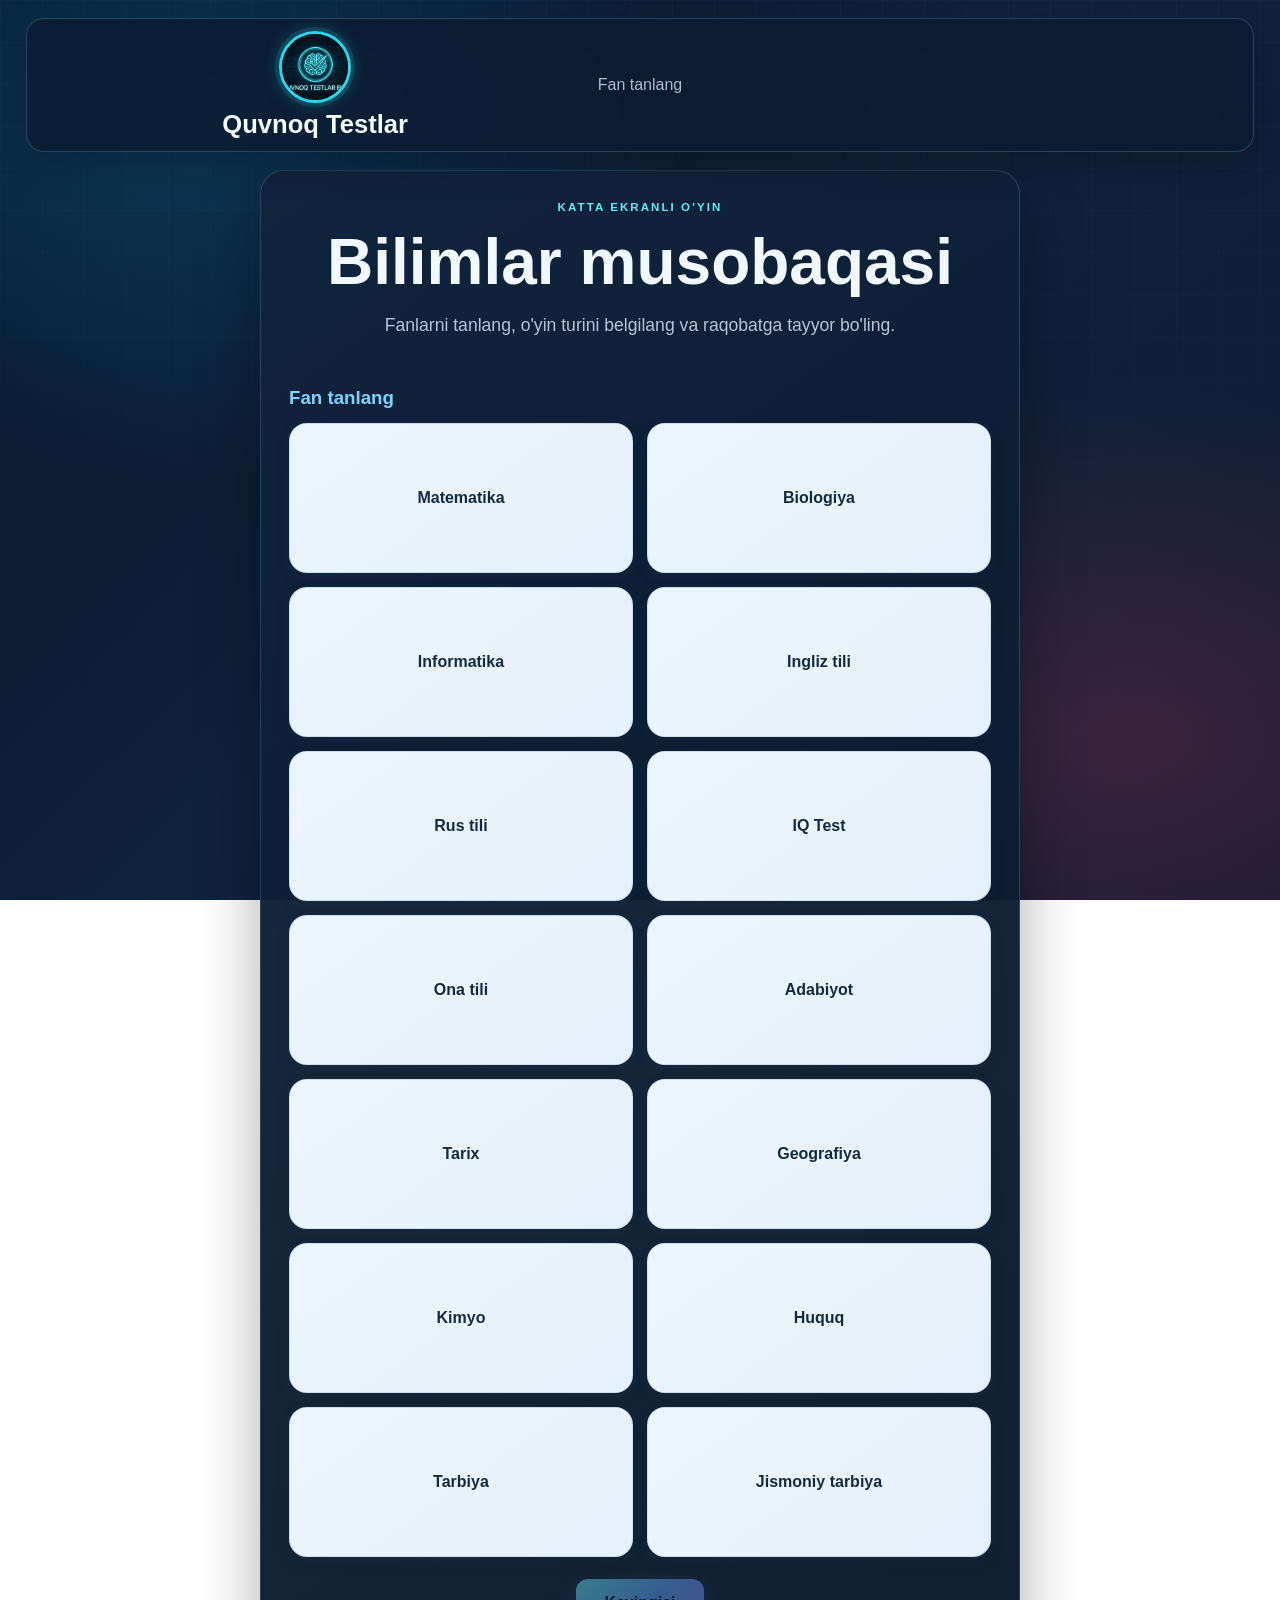
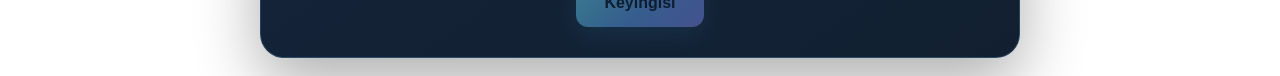
==== index.html @ 5321053b "Refresh hard difficulty fix cache" ====
<!DOCTYPE html>
<html lang="uz">
  <head>
    <meta charset="UTF-8" />
    <meta name="viewport" content="width=device-width, initial-scale=1.0" />
    <title>Quvnoq Testlar</title>
    <link rel="icon" type="image/webp" href="logo.webp?v=1" />
    <link rel="stylesheet" href="style.css?v=20261115-transparent-art" />
  </head>
  <body>
    <div class="app-shell">
      <header class="topbar">
        <div class="brand"><img class="brand-logo" src="logo.webp?v=1" alt="Quvnoq Testlar logotipi" /><span>Quvnoq Testlar</span></div>
        <div class="status" id="statusText">Fan tanlang</div>
      </header>
      <main>
        <section id="startScreen" class="screen active">
          <div class="panel intro-panel">
            <p class="eyebrow">Katta ekranli o'yin</p>
            <h1>Bilimlar musobaqasi</h1>
            <p class="subtitle">Fanlarni tanlang, o'yin turini belgilang va raqobatga tayyor bo'ling.</p>
            <div class="section-block">
              <h3>Fan tanlang</h3>
              <div class="choice-grid" id="subjectGrid">
                <button class="choice-btn" data-subject="matematika">Matematika</button>
                <button class="choice-btn" data-subject="biologiya">Biologiya</button>
                <button class="choice-btn" data-subject="informatika">Informatika</button>
                <button class="choice-btn" data-subject="english">Ingliz tili</button>
                <button class="choice-btn" data-subject="russian">Rus tili</button>
                <button class="choice-btn" data-subject="iq">IQ Test</button>
                <button class="choice-btn" data-subject="ona_tili">Ona tili</button>
                <button class="choice-btn" data-subject="adabiyot">Adabiyot</button>
                <button class="choice-btn" data-subject="tarix">Tarix</button>
                <button class="choice-btn" data-subject="geografiya">Geografiya</button>
                <button class="choice-btn" data-subject="kimyo">Kimyo</button>
                <button class="choice-btn" data-subject="huquq">Huquq</button>
                <button class="choice-btn" data-subject="tarbiya">Tarbiya</button>
                <button class="choice-btn" data-subject="jismoniy">Jismoniy tarbiya</button>
              </div>
            </div>
            <div class="action-row">
              <button id="continueToGrade" class="primary-btn" disabled>Keyingisi</button>
            </div>
          </div>
        </section>

        <section id="gradeScreen" class="screen">
          <div class="panel intro-panel">
            <p class="eyebrow">Sinf</p><h2>Sinfni tanlang</h2>
            <div class="choice-grid wide" id="gradeGrid">
              <button class="choice-btn grade-btn" data-grade="5">1–5 sinf</button>
              <button class="choice-btn grade-btn" data-grade="8">6–8 sinf</button>
              <button class="choice-btn grade-btn" data-grade="11">9–11 sinf</button>
            </div>
            <div class="action-row"><button id="continueToCount" class="primary-btn" disabled>Davom etish</button></div>
          </div>
        </section>

        <section id="countScreen" class="screen">
          <div class="panel intro-panel">
            <p class="eyebrow">Savollar</p><h2>Savol sonini tanlang</h2>
            <div class="choice-grid wide" id="countGrid">
              <button class="choice-btn count-btn" data-count="5">5 ta</button>
              <button class="choice-btn count-btn" data-count="10">10 ta</button>
              <button class="choice-btn count-btn" data-count="15">15 ta</button>
            </div>
            <div class="action-row"><button id="continueToMode" class="primary-btn" disabled>Davom etish</button></div>
          </div>
        </section>

        <section id="modeScreen" class="screen">
          <div class="panel intro-panel">
            <p class="eyebrow">O'yin turi</p><h2>VS AI yoki VS Player?</h2>
            <div class="choice-grid wide" id="modeGrid">
              <button class="choice-btn mode-btn" data-mode="ai">VS AI</button>
              <button class="choice-btn mode-btn" data-mode="player">VS Player</button>
            </div>
            <div class="action-row"><button id="continueToDifficulty" class="primary-btn" disabled>Davom etish</button></div>
          </div>
        </section>

        <section id="difficultyScreen" class="screen">
          <div class="panel intro-panel">
            <p class="eyebrow">Qiyinchilik</p><h2>Darajani tanlang</h2>
            <div class="choice-grid wide" id="difficultyGrid">
              <button class="choice-btn difficulty-btn" data-difficulty="oson">Oson</button>
              <button class="choice-btn difficulty-btn" data-difficulty="orta">O'rta</button>
              <button class="choice-btn difficulty-btn" data-difficulty="qiyin">Qiyin</button>
            </div>
          </div>
        </section>

        <section id="gameScreen" class="screen">
          <div class="panel game-panel">
            <div class="hud">
              <div class="hud-item"><span>Fan</span><strong id="subjectLabel">Matematika</strong></div>
              <div class="hud-item"><span>Savol</span><strong id="roundLabel">1 / 5</strong></div>
              <div class="hud-item"><span>Vaqt</span><strong id="timeLabel">25</strong></div>
            </div>
            <div class="question-card">
              <p class="question-tag" id="questionTag">Savol</p>
              <h2 id="questionText">Savol matni</h2>
            </div>
            <div class="versus-board" id="versusBoard"></div>
          </div>
        </section>

        <section id="resultScreen" class="screen">
          <div class="panel result-panel">
            <p class="eyebrow">Natija</p><h2 id="winnerTitle">Natija</h2>
            <div class="final-score" id="finalScore">0 - 0</div>
            <div class="result-text" id="resultSummary">Savollar yakunlandi.</div>
            <button id="restartBtn" class="primary-btn">Yana o'ynash</button>
          </div>
        </section>
      </main>
    </div>
    <script src="script.js?v=20261109-fix2"></script>
    <script src="subject-pack.js?v=20261115-v1"></script>
    <script src="flow-fix.js?v=20261109-fix2"></script>
    <script src="grade-questions.js?v=20261109-fix2"></script>
    <script src="grade-level-fix.js?v=20261109-fix2"></script>
    <script src="extra-subjects.js?v=20261115-school-subjects"></script>
    <script src="ai-fix.js?v=20261109-fix2"></script>
    <script src="vs-player-turns.js?v=20261109-fix2"></script>
    <script src="duel-upgrade.js?v=20261112-rope-top"></script>
    <script src="difficulty-fix.js?v=20261116-hard-level2"></script>
  </body>
</html>
---- style.css ----
/* Global base */
:root {
  --bg-page: #edf0f5;
  --panel-bg: #eef4fb;
  --panel-blue: #dfeefb;
  --panel-red: #f7dfe1;
  --blue-dark: #1d7fd7;
  --blue-strong: #0a89d9;
  --red-dark: #ef4f5f;
  --text-main: #111827;
  --text-soft: #5f6f7b;
  --line-soft: rgba(17, 24, 39, 0.12);
  --white: #ffffff;
  --shadow-soft: rgba(82, 103, 128, 0.12);
  --muted: #5d6d79;
}

* { box-sizing: border-box; }

body {
  margin: 0;
  min-height: 100vh;
  display: grid;
  place-items: center;
  font-family: Arial, Helvetica, sans-serif;
  color: var(--text-main);
  background: var(--bg-page);
}

button { font: inherit; }
.app-shell { width: min(1280px, 96vw); margin: 18px auto; }

.topbar {
  display: grid;
  grid-template-columns: 1fr auto 1fr;
  align-items: center;
  gap: 12px;
  margin-bottom: 18px;
  padding: 12px 18px;
  border: 1px solid var(--line-soft);
  border-radius: 18px;
  background: rgba(255,255,255,.6);
  box-shadow: 0 8px 14px rgba(15,23,42,.04);
}

.score-team {
  display: flex;
  align-items: center;
  gap: 12px;
  font-weight: 800;
  font-size: clamp(1.1rem, 2vw, 2rem);
  letter-spacing: .02em;
  text-transform: uppercase;
}
.score-team.left { justify-self: start; color: var(--blue-strong); }
.score-team.right { justify-self: end; color: var(--red-dark); }
.score-pill {
  min-width: 36px;
  height: 36px;
  display: inline-flex;
  align-items: center;
  justify-content: center;
  border-radius: 50%;
  background: rgba(255,255,255,.8);
  font-size: 1.05em;
  box-shadow: inset 0 0 0 1px rgba(17,24,39,.08);
}
.brand {
  justify-self: center;
  display: flex;
  align-items: center;
  gap: 10px;
  font-size: clamp(1.1rem, 2vw, 2.2rem);
  font-weight: 800;
  color: #0e1728;
}
.brand-mark {
  width: 28px;
  height: 28px;
  border-radius: 50%;
  border: 4px solid #0e1728;
  position: relative;
  display: inline-block;
}
.brand-mark::before {
  content: "";
  position: absolute;
  left: 50%; top: 50%;
  width: 12px; height: 12px;
  border: 4px solid #0e1728;
  border-radius: 50%;
  transform: translate(-50%,-50%);
  background: #fff;
}

.screen { display: none; }
.screen.active { display: block; }
.panel {
  border: 1px solid var(--line-soft);
  border-radius: 24px;
  background: #fff;
  box-shadow: 0 8px 24px var(--shadow-soft);
  overflow: hidden;
}
.intro-panel, .result-panel { padding: 30px 28px; text-align: center; }
.eyebrow {
  margin: 0 0 12px;
  color: var(--blue-strong);
  text-transform: uppercase;
  letter-spacing: .18em;
  font-size: .72rem;
  font-weight: 700;
}
h1,h2,h3 { margin: 0; }
h1 { font-size: clamp(2.3rem,5vw,4rem); margin-bottom: 12px; }
h2 { font-size: clamp(1.8rem,3vw,2.6rem); }
.subtitle {
  max-width: 620px;
  margin: 0 auto 24px;
  color: var(--text-soft);
  line-height: 1.7;
  font-size: 1.1rem;
}
.section-block { margin-top: 22px; text-align: left; }
.section-block h3 { margin-bottom: 14px; color: var(--blue-dark); }
.choice-grid { display: grid; grid-template-columns: repeat(3,minmax(160px,1fr)); gap: 14px; }
.choice-grid.wide { grid-template-columns: repeat(2,minmax(180px,1fr)); }
.choice-btn {
  border: 1px solid var(--line-soft);
  border-radius: 14px;
  background: #f5f8fc;
  color: var(--text-main);
  padding: 18px 14px;
  cursor: pointer;
  font-size: 1.04rem;
  font-weight: 700;
  transition: transform .15s ease, box-shadow .15s ease, border-color .15s ease;
}
.choice-btn:hover { border-color: var(--blue-strong); box-shadow: 0 0 18px rgba(29,127,215,.15); transform: translateY(-1px); }
.choice-btn.selected { background: #e4f2ff; border-color: var(--blue-strong); box-shadow: 0 0 16px rgba(29,127,215,.15); }
.action-row { margin-top: 26px; display: flex; justify-content: center; }
.primary-btn {
  border: none;
  background: linear-gradient(135deg,#62c8ff,#438cff);
  color: #04151e;
  font-weight: 800;
  padding: 15px 28px;
  border-radius: 12px;
  cursor: pointer;
  box-shadow: 0 0 18px rgba(29,127,215,.2);
}
.primary-btn:disabled { opacity: .45; cursor: not-allowed; }

/* Start/entry flow: vertical steps and two subjects per row. */
#startScreen .intro-panel {
  width: min(760px, 100%);
  margin: 0 auto;
  display: flex;
  flex-direction: column;
  align-items: stretch;
}
#startScreen .eyebrow,
#startScreen h1,
#startScreen > .intro-panel > .subtitle { text-align: center; }
#subjectGrid { grid-template-columns: repeat(2, minmax(0,1fr)); }
#startScreen .action-row { margin-top: 22px; }

.game-panel { padding: 10px 0 0; }
.hud {
  display: grid;
  grid-template-columns: 1fr auto 1fr;
  align-items: center;
  min-height: 64px;
  margin-bottom: 6px;
}
.hud-item { display: none; }
.question-card { display: none; }

/* Two team panels with an occupied center instead of an empty gutter. */
.versus-board {
  position: relative;
  display: grid;
  grid-template-columns: minmax(0,1fr) minmax(0,1fr);
  align-items: stretch;
  gap: 14px;
  margin-top: 0;
}
.versus-board::before {
  content: "";
  position: absolute;
  z-index: 1;
  left: 50%;
  top: 18px;
  bottom: 18px;
  width: 2px;
  background: repeating-linear-gradient(to bottom,rgba(17,24,39,.42) 0 9px,transparent 9px 17px);
  transform: translateX(-50%);
}
.versus-board::after {
  content: "⚔️";
  position: absolute;
  z-index: 2;
  top: 50%; left: 50%;
  width: 54px; height: 54px;
  display: grid;
  place-items: center;
  border: 3px solid #fff;
  border-radius: 50%;
  background: #fff;
  box-shadow: 0 3px 14px rgba(17,24,39,.18);
  font-size: 25px;
  transform: translate(-50%,-50%);
}
.versus-board.single { grid-template-columns: 1fr; }
.versus-board.single::before,
.versus-board.single::after { display: none; }
.player-panel {
  position: relative;
  min-width: 0;
  min-height: 560px;
  border-radius: 20px;
  padding: 18px;
  box-shadow: inset 0 0 0 1px var(--line-soft);
  display: flex;
  flex-direction: column;
  justify-content: flex-start;
}
.player-panel.left { background: var(--panel-blue); }
.player-panel.right { background: var(--panel-red); }
.player-panel h3 {
  margin: 0 0 16px;
  font-size: clamp(1.6rem,2vw,2.8rem);
  line-height: 1.2;
  font-weight: 800;
  letter-spacing: -.04em;
  color: #0b1830;
}
.question-mini {
  margin: 0 0 18px;
  font-size: clamp(1.2rem,2.2vw,2.3rem);
  line-height: 1.25;
  font-weight: 800;
  letter-spacing: -.03em;
  color: #0b1830;
  min-height: 110px;
}
.option-list { display: grid; gap: 10px; margin-top: 0; }
.option-btn {
  width: 100%;
  display: flex;
  align-items: center;
  gap: 12px;
  border: none;
  border-radius: 14px;
  background: rgba(255,255,255,.68);
  color: #111827;
  padding: 16px 12px;
  font-size: clamp(1.1rem,1.6vw,1.5rem);
  font-weight: 700;
  text-align: left;
  cursor: pointer;
  box-shadow: inset 0 0 0 1px rgba(17,24,39,.06);
  transition: transform .12s ease, box-shadow .12s ease;
}
.option-btn:hover:not(:disabled) { transform: translateY(-1px); box-shadow: 0 8px 18px rgba(17,24,39,.07); }
.option-letter {
  flex: 0 0 34px;
  width: 34px; height: 34px;
  display: inline-flex;
  align-items: center; justify-content: center;
  border-radius: 50%;
  background: rgba(17,24,39,.08);
  font-size: 1rem;
  font-weight: 800;
}
.option-btn.correct { background: rgba(43,160,89,.12); color: #1a6e3b; }
.option-btn.wrong { background: rgba(220,53,69,.12); color: #a02836; }
.option-btn:disabled { cursor: default; opacity: 1; }
#timeLabel {
  display: inline-flex;
  align-items: center; justify-content: center;
  width: 90px; height: 90px;
  border-radius: 50%;
  background: rgba(255,255,255,.8);
  box-shadow: inset 0 0 0 1px rgba(15,23,42,.08);
  font-size: clamp(1.7rem,2vw,2.3rem);
  font-weight: 800;
  color: #1f2937;
  position: relative;
  z-index: 1;
}
.center-timer { display: flex; justify-content: center; align-items: center; position: relative; z-index: 1; }
.final-score { font-size: clamp(2.2rem,4vw,3.2rem); font-weight: 800; color: var(--blue-dark); margin: 18px auto 16px; }
.result-text { color: var(--text-soft); margin-bottom: 18px; font-size: 1.08rem; }

@media (max-width: 860px) {
  .topbar { grid-template-columns: 1fr; text-align: center; }
  .score-team.left,.score-team.right,.brand { justify-self: center; }
  .versus-board { grid-template-columns: 1fr; }
  .versus-board::before,.versus-board::after { display: none; }
  .player-panel { min-height: auto; border-radius: 18px; }
}
@media (max-width: 520px) {
  .app-shell { width: 94vw; margin: 10px auto; }
  #startScreen .intro-panel { padding: 24px 16px; }
  #subjectGrid { grid-template-columns: repeat(2,minmax(0,1fr)); gap: 9px; }
  #subjectGrid .choice-btn { padding: 14px 8px; font-size: .95rem; }
  .player-panel { padding: 14px; }
  .question-mini { min-height: 0; }
}


/* Competitive duel scoreboard and tug-of-war arena */
.duel-scorebar {
  display: grid;
  grid-template-columns: 1fr auto 1fr;
  align-items: center;
  gap: 12px;
  padding: 14px clamp(12px, 3vw, 30px) 18px;
  background: linear-gradient(180deg,#f8fbff,#edf4fb);
  border-bottom: 1px solid rgba(17,24,39,.08);
}
.duel-score { display:flex; flex-direction:column; gap:3px; min-width:0; }
.duel-score-left { text-align:left; color:#0878c9; }
.duel-score-right { text-align:right; color:#d93650; }
.duel-name { font-size:clamp(.72rem,1.4vw,1rem); font-weight:900; letter-spacing:.08em; }
.duel-score strong { font-size:clamp(1.7rem,3vw,2.6rem); line-height:1; }
.duel-score small { color:#596779; font-weight:700; font-size:.8rem; }
.duel-clock { display:flex; flex-direction:column; align-items:center; gap:2px; min-width:76px; }
.duel-clock span { font-size:.65rem; letter-spacing:.15em; font-weight:900; color:#64748b; }
.duel-clock strong { display:grid; place-items:center; width:58px; height:58px; border-radius:50%; background:#fff; color:#172033; border:4px solid #8abbe8; box-shadow:0 4px 12px rgba(15,23,42,.12); font-size:1.55rem; }
.tug-board { display:block; padding:14px; }
.tug-layout { display:grid; grid-template-columns:minmax(0,1fr) minmax(0,1fr); gap:14px; align-items:stretch; }
.tug-player { min-height:490px; padding:clamp(14px,2vw,24px); border-radius:20px; }
.tug-player.left { border:2px solid rgba(10,137,217,.25); }
.tug-player.right { border:2px solid rgba(239,79,95,.25); }
.tug-player h3 { font-size:clamp(1.1rem,2vw,1.65rem); margin-bottom:14px; }
.tug-player .question-mini { min-height:105px; font-size:clamp(1.1rem,1.7vw,1.5rem); }
.tug-player .option-list { margin-top:8px; }
.tug-player .option-btn { padding:13px 12px; font-size:clamp(.95rem,1.3vw,1.15rem); }
.tug-player.is-active { box-shadow:inset 0 0 0 3px rgba(255,255,255,.75),0 8px 22px rgba(20,40,70,.08); }
.tug-player.is-waiting { opacity:.88; }
.turn-hint { margin-top:auto; padding-top:16px; color:#285b83; font-weight:800; text-align:center; }
.waiting-card { min-height:260px; display:flex; flex-direction:column; align-items:center; justify-content:center; gap:10px; color:#64748b; text-align:center; }
.waiting-icon { font-size:3rem; }
.waiting-card strong { color:#26364a; font-size:1.2rem; }
.waiting-card small { font-size:.9rem; }
.tug-rope-arena { grid-column:1/-1; display:grid; grid-template-columns:auto minmax(0,1fr) auto; align-items:center; gap:12px; padding:14px 18px; border-radius:16px; background:linear-gradient(90deg,#e2f2ff,#f3f6fa 50%,#ffe7ea); border:1px solid rgba(17,24,39,.08); }
.rope-label { font-size:.72rem; font-weight:900; letter-spacing:.05em; white-space:nowrap; }
.rope-label-left { color:#0878c9; }.rope-label-right { color:#d93650; }
.rope-line { height:18px; position:relative; border-radius:20px; background:repeating-linear-gradient(90deg,#9b6a38 0 13px,#c58b4c 13px 19px); box-shadow:inset 0 2px 4px rgba(0,0,0,.18); }
.rope-line::after { content:""; position:absolute; left:50%; top:-9px; bottom:-9px; width:3px; background:#fff; box-shadow:0 0 0 1px rgba(0,0,0,.15); }
.rope-knot { position:absolute; z-index:2; left:50%; top:50%; transform:translate(calc(-50% + var(--rope-shift,0%)),-50%); display:grid; place-items:center; width:42px; height:42px; border-radius:50%; background:#fff; border:3px solid #d69a52; box-shadow:0 3px 9px rgba(0,0,0,.2); font-size:1.3rem; transition:transform .35s ease; }
.rope-line[data-leader="p1"] .rope-knot { border-color:#168bd5; }
.rope-line[data-leader="p2"] .rope-knot { border-color:#e24b60; }
.ai-scorebar { border-bottom:2px solid #dce8f4; }
.ai-scorebar + .versus-board .player-panel { min-height:440px; }
@media(max-width:680px) {
  .tug-layout { grid-template-columns:minmax(0,1fr) minmax(0,1fr); gap:8px; }
  .tug-player { min-height:420px; padding:10px; }
  .tug-player h3 { font-size:.95rem; }
  .tug-player .question-mini { min-height:120px; font-size:.98rem; }
  .tug-player .option-btn { padding:10px 8px; gap:6px; font-size:.86rem; }
  .option-letter { flex-basis:26px; width:26px; height:26px; }
  .tug-rope-arena { gap:6px; padding:10px 7px; }
  .rope-label { font-size:.56rem; }
  .duel-scorebar { padding:10px 9px 13px; gap:5px; }
  .duel-clock strong { width:48px; height:48px; }
}


/* User-provided Quvnoq Testlar logo */
.brand { gap:12px; }
.brand-logo {
  display:block;
  width:clamp(88px,12vw,150px);
  height:auto;
  aspect-ratio:16/9;
  object-fit:cover;
  border-radius:10px;
  border:1px solid rgba(34,211,238,.35);
  box-shadow:0 0 16px rgba(34,211,238,.16);
}
@media(max-width:520px) {
  .brand-logo { width:92px; }
  .brand { font-size:1.25rem; }
}


/* Clean simultaneous two-column duel layout */
.duel-scorebar {
  display:grid; grid-template-columns:minmax(0,1fr) auto minmax(0,1fr);
  align-items:center; gap:16px; padding:18px clamp(14px,3vw,34px);
  margin:0 14px 14px; border-radius:18px;
  background:linear-gradient(110deg,#e7f5ff 0%,#f8fbff 48%,#fff0f1 100%);
  border:1px solid #dce7f2; box-shadow:0 8px 22px rgba(25,55,90,.07);
}
.duel-score { display:flex; flex-direction:column; gap:3px; min-width:0; }
.duel-score-left {text-align:left;color:#0878c9}
.duel-score-right {text-align:right;color:#d93650}
.duel-name {font-size:clamp(.78rem,1.4vw,1rem);font-weight:900;letter-spacing:.04em}
.duel-score strong {font-size:clamp(1.8rem,3vw,2.6rem);line-height:1.05}
.duel-score small {font-size:.78rem;color:#64748b;font-weight:700}
.duel-clock {display:flex;flex-direction:column;align-items:center;gap:4px}
.duel-clock span {font-size:.62rem;font-weight:900;letter-spacing:.12em;color:#64748b}
.duel-clock strong {display:grid;place-items:center;width:58px;height:58px;border-radius:50%;background:#fff;border:3px solid #48b9e8;color:#10253b;font-size:1.55rem;box-shadow:0 4px 14px rgba(20,90,140,.13)}
.versus-board.dual {display:grid!important;grid-template-columns:minmax(0,1fr) minmax(0,1fr)!important;gap:14px;padding:0 14px}
.versus-board.dual::before,.versus-board.dual::after {display:none}
.versus-board.dual .player-panel {min-height:430px;padding:clamp(14px,2vw,24px);border-radius:20px;border:1px solid rgba(20,50,80,.1);box-shadow:0 8px 22px rgba(25,55,90,.06)}
.versus-board.dual .player-panel.left {background:linear-gradient(155deg,#eaf7ff,#d9edff)}
.versus-board.dual .player-panel.right {background:linear-gradient(155deg,#fff0f1,#ffe0e4)}
.versus-board.dual .player-panel h3 {font-size:clamp(1rem,1.8vw,1.45rem);margin-bottom:16px}
.versus-board.dual .question-mini {font-size:clamp(1rem,1.55vw,1.4rem);min-height:100px;line-height:1.35}
.versus-board.dual .option-list {gap:10px}
.versus-board.dual .option-btn {font-size:clamp(.86rem,1.2vw,1.05rem);padding:12px 11px;border:1px solid rgba(30,60,90,.08);border-radius:12px}
.versus-board.dual .option-btn:disabled {opacity:1}
.duel-rope {display:grid;grid-template-columns:auto minmax(0,1fr) auto;align-items:center;gap:14px;margin:14px 14px 18px;padding:13px 18px;border-radius:16px;background:linear-gradient(90deg,#e7f5ff,#f6f8fb 50%,#fff0f1);border:1px solid #e0e7ef}
.duel-rope-name {font-size:.72rem;font-weight:900;white-space:nowrap}
.duel-rope-name.left {color:#0878c9}.duel-rope-name.right {color:#d93650}
.duel-rope-track {height:12px;border-radius:20px;position:relative;background:repeating-linear-gradient(90deg,#a66d37 0 12px,#d39a5c 12px 18px);box-shadow:inset 0 2px 4px #70431c55}
.duel-rope-mid {position:absolute;left:50%;top:-5px;bottom:-5px;width:2px;background:#fff}
.duel-rope-marker {position:absolute;left:50%;top:50%;transform:translate(-50%,-50%);display:grid;place-items:center;width:38px;height:38px;border-radius:50%;background:#fff;border:3px solid #e0a24f;box-shadow:0 3px 10px #0002;transition:left .3s ease;font-size:1.1rem}
@media(max-width:860px) {
 .versus-board.dual {grid-template-columns:minmax(0,1fr) minmax(0,1fr)!important;gap:8px}
 .versus-board.dual .player-panel {min-height:390px;padding:10px}
 .versus-board.dual .player-panel h3 {font-size:.92rem}
 .versus-board.dual .question-mini {font-size:.9rem;min-height:100px}
 .versus-board.dual .option-btn {font-size:.82rem;padding:9px 7px;gap:6px}
 .duel-scorebar {margin:0 8px 10px;padding:12px 9px;gap:5px}
 .duel-clock strong {width:48px;height:48px}
 .duel-rope {margin:10px 8px 14px;padding:10px 8px;gap:7px}
 .duel-rope-name {font-size:.55rem}
}


/* Final header logo: circular icon beside the site title, only in the top bar */
.topbar .brand {
  display:flex;
  align-items:center;
  justify-self:center;
  gap:12px;
}
.topbar .brand-logo {
  flex:0 0 64px;
  display:block;
  width:64px;
  height:64px;
  aspect-ratio:1 / 1;
  object-fit:cover;
  object-position:center 43%;
  border-radius:50%;
  overflow:hidden;
  border:3px solid #27d9e8;
  box-shadow:0 0 0 4px rgba(39,217,232,.12),0 0 18px rgba(39,217,232,.28);
}
@media(max-width:520px) {
  .topbar .brand { gap:9px; }
  .topbar .brand-logo {
    flex-basis:50px;
    width:50px;
    height:50px;
    border-width:2px;
  }
}


/* Stack the circular logo above the site name, not side-by-side */
.topbar .brand {
  flex-direction:column;
  justify-content:center;
  gap:7px;
  text-align:center;
}
.topbar .brand-logo {
  flex:none;
  width:72px;
  height:72px;
}
@media(max-width:520px) {
  .topbar .brand-logo { width:58px; height:58px; }
}


/* Desktop-only layout correction: keep both VS Player cards side by side */
@media (min-width: 861px) {
  .app-shell { width:min(1280px,96vw); }
  .game-panel { padding:16px 0 12px; }
  #versusBoard.versus-board.dual {
    display:grid !important;
    grid-template-columns:repeat(2,minmax(0,1fr)) !important;
    align-items:stretch;
    gap:18px;
    width:100%;
    padding:0 18px;
    margin:0;
  }
  #versusBoard.versus-board.dual > .player-panel {
    display:flex !important;
    width:100%;
    min-width:0;
    min-height:360px;
    padding:22px;
    border-radius:20px;
  }
  #versusBoard.versus-board.dual > .player-panel.left {
    background:linear-gradient(145deg,#eaf7ff,#d9edff);
  }
  #versusBoard.versus-board.dual > .player-panel.right {
    background:linear-gradient(145deg,#fff0f1,#ffe0e4);
  }
  #versusBoard.versus-board.dual .question-mini {
    min-height:84px;
    margin-bottom:16px;
    font-size:clamp(1.05rem,1.45vw,1.45rem);
    line-height:1.35;
  }
  #versusBoard.versus-board.dual .option-list { gap:9px; }
  #versusBoard.versus-board.dual .option-btn {
    min-height:48px;
    padding:11px 14px;
    font-size:clamp(.95rem,1.1vw,1.12rem);
  }
  #versusBoard.versus-board.dual::before,
  #versusBoard.versus-board.dual::after { display:none; }
  .duel-scorebar { margin:0 18px 14px; }
  .duel-rope { margin:14px 18px 18px; }
}


/* Premium colorful game atmosphere: replaces the plain white feel */
:root {
  --bg-page:#071426;
  --panel-bg:#101f35;
  --text-main:#edf6ff;
  --text-soft:#a9bdd2;
  --line-soft:rgba(148,190,230,.18);
  --shadow-soft:rgba(0,0,0,.28);
}
body {
  min-height:100vh;
  color:#edf6ff;
  background:
    radial-gradient(ellipse at 12% 12%,rgba(14,165,233,.22),transparent 34%),
    radial-gradient(ellipse at 88% 82%,rgba(244,63,94,.18),transparent 34%),
    linear-gradient(135deg,#071426 0%,#10233d 48%,#111a32 100%);
  background-attachment:fixed;
}
body::before {
  content:"";
  position:fixed;
  inset:0;
  pointer-events:none;
  opacity:.18;
  background-image:linear-gradient(rgba(125,211,252,.16) 1px,transparent 1px),linear-gradient(90deg,rgba(125,211,252,.16) 1px,transparent 1px);
  background-size:42px 42px;
  mask-image:linear-gradient(to bottom,black,transparent 90%);
}
.app-shell { position:relative; z-index:1; }
.topbar {
  background:rgba(12,28,49,.82);
  border-color:rgba(125,211,252,.22);
  box-shadow:0 12px 35px rgba(0,0,0,.22);
  backdrop-filter:blur(14px);
}
.topbar .brand { color:#f4fbff; }
#statusText { color:#a9bdd2; }
.panel {
  background:linear-gradient(145deg,rgba(17,36,61,.97),rgba(10,24,43,.97));
  border-color:rgba(125,211,252,.2);
  box-shadow:0 24px 65px rgba(0,0,0,.32);
}
.intro-panel,.result-panel { color:#f1f7ff; }
.eyebrow { color:#67e8f9; }
.subtitle,.result-text { color:#b2c5d9; }
.section-block h3 { color:#7dd3fc; }
.choice-btn {
  color:#eaf5ff;
  background:linear-gradient(145deg,#1b3554,#142942);
  border-color:rgba(148,190,230,.2);
  box-shadow:0 7px 18px rgba(0,0,0,.12);
}
.choice-btn:hover { border-color:#38bdf8; box-shadow:0 0 22px rgba(56,189,248,.2); }
.choice-btn.selected {
  color:#fff;
  background:linear-gradient(135deg,#075985,#2563eb);
  border-color:#67e8f9;
}
.primary-btn {
  color:#061827;
  background:linear-gradient(135deg,#67e8f9,#60a5fa 55%,#818cf8);
  box-shadow:0 8px 24px rgba(56,189,248,.22);
}
.game-panel { background:linear-gradient(145deg,#10243d,#0b1b30); }
.duel-scorebar {
  background:linear-gradient(100deg,rgba(8,67,111,.96),rgba(21,39,65,.96) 50%,rgba(111,32,55,.96));
  border:1px solid rgba(148,190,230,.2);
  box-shadow:0 12px 28px rgba(0,0,0,.2);
}
.duel-score small,.duel-clock span { color:#c3d5e7; }
.duel-score-left { color:#7dd3fc; }
.duel-score-right { color:#fda4af; }
.duel-clock strong {
  color:#f8fbff;
  background:#10243d;
  border-color:#67e8f9;
  box-shadow:0 0 22px rgba(34,211,238,.2);
}
.versus-board.dual .player-panel.left {
  background:linear-gradient(145deg,#123d60,#102b49);
  border:1px solid rgba(56,189,248,.35);
  color:#f0f9ff;
}
.versus-board.dual .player-panel.right {
  background:linear-gradient(145deg,#54263d,#351e36);
  border:1px solid rgba(251,113,133,.35);
  color:#fff1f2;
}
.versus-board.dual .player-panel h3 { color:#f8fbff; }
.versus-board.dual .question-mini { color:#f1f7ff; }
.versus-board.dual .option-btn {
  color:#f1f7ff;
  background:rgba(5,18,34,.58);
  border:1px solid rgba(203,224,245,.15);
  box-shadow:0 5px 14px rgba(0,0,0,.12);
}
.versus-board.dual .option-btn:hover:not(:disabled) {
  background:rgba(35,74,112,.8);
  border-color:#67e8f9;
}
.versus-board.dual .option-letter { background:rgba(226,242,255,.14); }
.versus-board.dual .option-btn.correct { background:rgba(22,163,74,.25); color:#bbf7d0; }
.versus-board.dual .option-btn.wrong { background:rgba(225,29,72,.25); color:#fecdd3; }
.duel-rope {
  background:linear-gradient(90deg,rgba(8,67,111,.95),rgba(21,39,65,.95) 50%,rgba(111,32,55,.95));
  border:1px solid rgba(148,190,230,.22);
  box-shadow:0 8px 24px rgba(0,0,0,.18);
}
.duel-rope-name.left { color:#7dd3fc; }
.duel-rope-name.right { color:#fda4af; }
@media(max-width:860px) {
  body { background-attachment:scroll; }
}


/* High-contrast text and independent per-player countdowns */
.versus-board.dual .player-panel.left h3,
.versus-board.dual .player-panel.right h3,
.versus-board.dual .player-panel.left .question-mini,
.versus-board.dual .player-panel.right .question-mini {
  color:#10243b !important;
  text-shadow:none !important;
}
.versus-board.dual .player-panel.left {background:linear-gradient(145deg,#d9efff,#b9ddf8)!important}
.versus-board.dual .player-panel.right {background:linear-gradient(145deg,#ffe1e7,#f8c4d0)!important}
.versus-board.dual .player-panel .option-btn {color:#fff!important;background:#344b63!important}
.versus-board.dual .player-panel .option-btn:hover:not(:disabled) {background:#203c58!important}
.player-own-timer {display:flex;align-items:center;justify-content:flex-end;gap:8px;margin:-4px 0 12px;color:#17324c;font-weight:800}
.player-own-timer span {font-size:.78rem}
.player-own-timer strong {display:grid;place-items:center;min-width:38px;height:38px;padding:0 8px;border-radius:50%;background:#fff;color:#10243b;border:2px solid #168bd5}
.player-panel.right .player-own-timer strong {border-color:#e24b60}
.player-done {min-height:280px;display:flex;flex-direction:column;align-items:center;justify-content:center;gap:12px;color:#10243b;text-align:center}
.player-done span {font-size:3rem}
.player-done strong {font-size:1.3rem}
.player-done small {font-size:1.1rem;font-weight:800}
@media(max-width:860px) {
 .versus-board.dual .player-panel.left h3,
 .versus-board.dual .player-panel.right h3,
 .versus-board.dual .player-panel.left .question-mini,
 .versus-board.dual .player-panel.right .question-mini {color:#10243b!important}
 .player-own-timer {gap:4px;font-size:.75rem}
 .player-own-timer strong {min-width:32px;height:32px}
}


/* Subject picker cards: illustration above, subject name below */
#subjectGrid .subject-card {
  min-height:132px;
  display:flex;
  flex-direction:column;
  align-items:center;
  justify-content:center;
  gap:10px;
  padding:14px 10px;
  background:linear-gradient(145deg,#ffffff,#eaf4ff);
  border:1px solid rgba(42,112,170,.22);
  border-radius:18px;
  box-shadow:0 6px 16px rgba(24,61,95,.08);
}
#subjectGrid .subject-art {
  width:62px;height:62px;
  display:grid;place-items:center;
  border-radius:18px;
  background:linear-gradient(145deg,#d9efff,#f4faff);
  box-shadow:inset 0 0 0 1px rgba(35,105,160,.12);
  font-size:38px;
  line-height:1;
}
#subjectGrid .subject-name {font-weight:900;font-size:1rem;color:#142a43}
#subjectGrid .subject-card.selected .subject-art {background:linear-gradient(145deg,#b9e3ff,#d7efff)}
@media(max-width:520px) {
 #subjectGrid .subject-card {min-height:112px;padding:10px 6px;gap:7px}
 #subjectGrid .subject-art {width:50px;height:50px;font-size:30px;border-radius:14px}
 #subjectGrid .subject-name {font-size:.88rem}
}


/* Individual illustrated subject pictures */
#subjectGrid .subject-card{display:flex;flex-direction:column;align-items:center;justify-content:center;gap:8px;min-height:150px;padding:12px 10px;background:linear-gradient(145deg,#f8fbff,#eaf4ff);border:1px solid #d6e5f5;border-radius:18px;overflow:hidden}
#subjectGrid .subject-art{display:flex;align-items:center;justify-content:center;width:100%;height:88px;background:linear-gradient(135deg,#e4f5ff,#fff1d9);border-radius:12px;overflow:hidden}
#subjectGrid .subject-art svg{display:block;width:100%;height:100%;max-width:150px}
#subjectGrid .subject-name{font-weight:800;line-height:1.2;text-align:center}
@media(max-width:520px){#subjectGrid .subject-card{min-height:126px;padding:8px 6px;gap:5px}#subjectGrid .subject-art{height:72px}}

/* Subject illustrations blend into the page background */
#subjectGrid .subject-card{
  background:linear-gradient(145deg,#edf5fc,#e6f0fa);
  border-color:rgba(110,150,190,.22);
}
#subjectGrid .subject-art{
  background:transparent;
  border-radius:0;
}
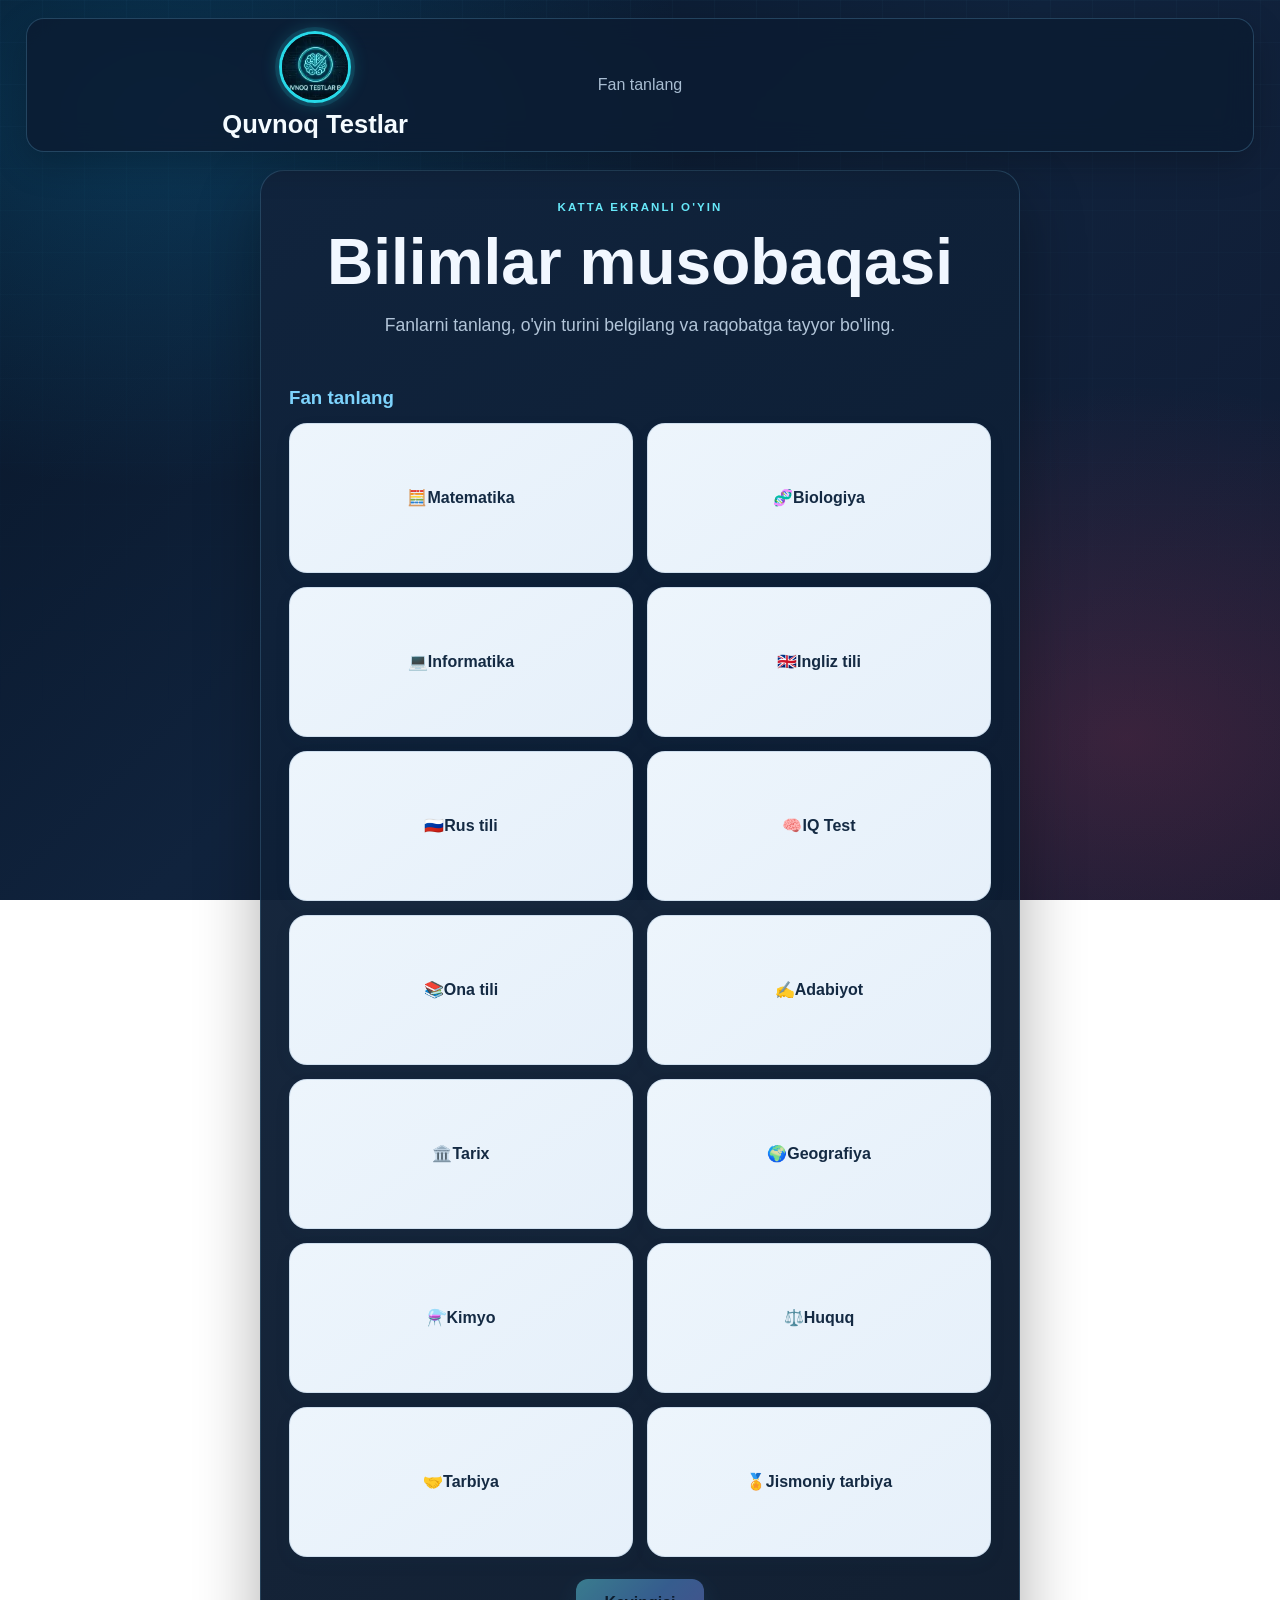
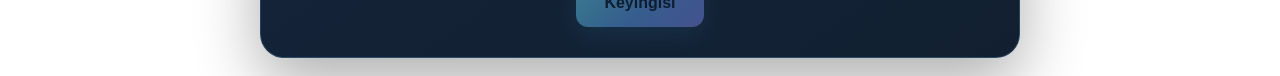
==== commit b7978328: "Add subject stickers above subject names" ====
--- a/index.html
+++ b/index.html
@@ -5,7 +5,7 @@
     <meta name="viewport" content="width=device-width, initial-scale=1.0" />
     <title>Quvnoq Testlar</title>
     <link rel="icon" type="image/webp" href="logo.webp?v=1" />
-    <link rel="stylesheet" href="style.css?v=20261115-transparent-art" />
+    <link rel="stylesheet" href="style.css?v=20261116-selected-blue" />
   </head>
   <body>
     <div class="app-shell">
@@ -22,20 +22,20 @@
             <div class="section-block">
               <h3>Fan tanlang</h3>
               <div class="choice-grid" id="subjectGrid">
-                <button class="choice-btn" data-subject="matematika">Matematika</button>
-                <button class="choice-btn" data-subject="biologiya">Biologiya</button>
-                <button class="choice-btn" data-subject="informatika">Informatika</button>
-                <button class="choice-btn" data-subject="english">Ingliz tili</button>
-                <button class="choice-btn" data-subject="russian">Rus tili</button>
-                <button class="choice-btn" data-subject="iq">IQ Test</button>
-                <button class="choice-btn" data-subject="ona_tili">Ona tili</button>
-                <button class="choice-btn" data-subject="adabiyot">Adabiyot</button>
-                <button class="choice-btn" data-subject="tarix">Tarix</button>
-                <button class="choice-btn" data-subject="geografiya">Geografiya</button>
-                <button class="choice-btn" data-subject="kimyo">Kimyo</button>
-                <button class="choice-btn" data-subject="huquq">Huquq</button>
-                <button class="choice-btn" data-subject="tarbiya">Tarbiya</button>
-                <button class="choice-btn" data-subject="jismoniy">Jismoniy tarbiya</button>
+                <button class="choice-btn subject-choice" data-subject="matematika"><span class="subject-sticker" aria-hidden="true">🧮</span><span>Matematika</span></button>
+                <button class="choice-btn subject-choice" data-subject="biologiya"><span class="subject-sticker" aria-hidden="true">🧬</span><span>Biologiya</span></button>
+                <button class="choice-btn subject-choice" data-subject="informatika"><span class="subject-sticker" aria-hidden="true">💻</span><span>Informatika</span></button>
+                <button class="choice-btn subject-choice" data-subject="english"><span class="subject-sticker" aria-hidden="true">🇬🇧</span><span>Ingliz tili</span></button>
+                <button class="choice-btn subject-choice" data-subject="russian"><span class="subject-sticker" aria-hidden="true">🇷🇺</span><span>Rus tili</span></button>
+                <button class="choice-btn subject-choice" data-subject="iq"><span class="subject-sticker" aria-hidden="true">🧠</span><span>IQ Test</span></button>
+                <button class="choice-btn subject-choice" data-subject="ona_tili"><span class="subject-sticker" aria-hidden="true">📚</span><span>Ona tili</span></button>
+                <button class="choice-btn subject-choice" data-subject="adabiyot"><span class="subject-sticker" aria-hidden="true">✍️</span><span>Adabiyot</span></button>
+                <button class="choice-btn subject-choice" data-subject="tarix"><span class="subject-sticker" aria-hidden="true">🏛️</span><span>Tarix</span></button>
+                <button class="choice-btn subject-choice" data-subject="geografiya"><span class="subject-sticker" aria-hidden="true">🌍</span><span>Geografiya</span></button>
+                <button class="choice-btn subject-choice" data-subject="kimyo"><span class="subject-sticker" aria-hidden="true">⚗️</span><span>Kimyo</span></button>
+                <button class="choice-btn subject-choice" data-subject="huquq"><span class="subject-sticker" aria-hidden="true">⚖️</span><span>Huquq</span></button>
+                <button class="choice-btn subject-choice" data-subject="tarbiya"><span class="subject-sticker" aria-hidden="true">🤝</span><span>Tarbiya</span></button>
+                <button class="choice-btn subject-choice" data-subject="jismoniy"><span class="subject-sticker" aria-hidden="true">🏅</span><span>Jismoniy tarbiya</span></button>
               </div>
             </div>
             <div class="action-row">
--- a/style.css
+++ b/style.css
@@ -720,3 +720,17 @@
   background:transparent;
   border-radius:0;
 }
+
+
+/* Make the selected subject / mode / difficulty unmistakable. */
+.choice-btn.selected {
+  background: linear-gradient(135deg, #1769d2, #0847a6) !important;
+  color: #ffffff !important;
+  border: 2px solid #06377f !important;
+  box-shadow: 0 0 0 3px rgba(23, 105, 210, .22), 0 8px 22px rgba(8, 71, 166, .28) !important;
+  transform: translateY(-2px);
+}
+.choice-btn.selected:hover {
+  background: linear-gradient(135deg, #1769d2, #0847a6) !important;
+  color: #ffffff !important;
+}
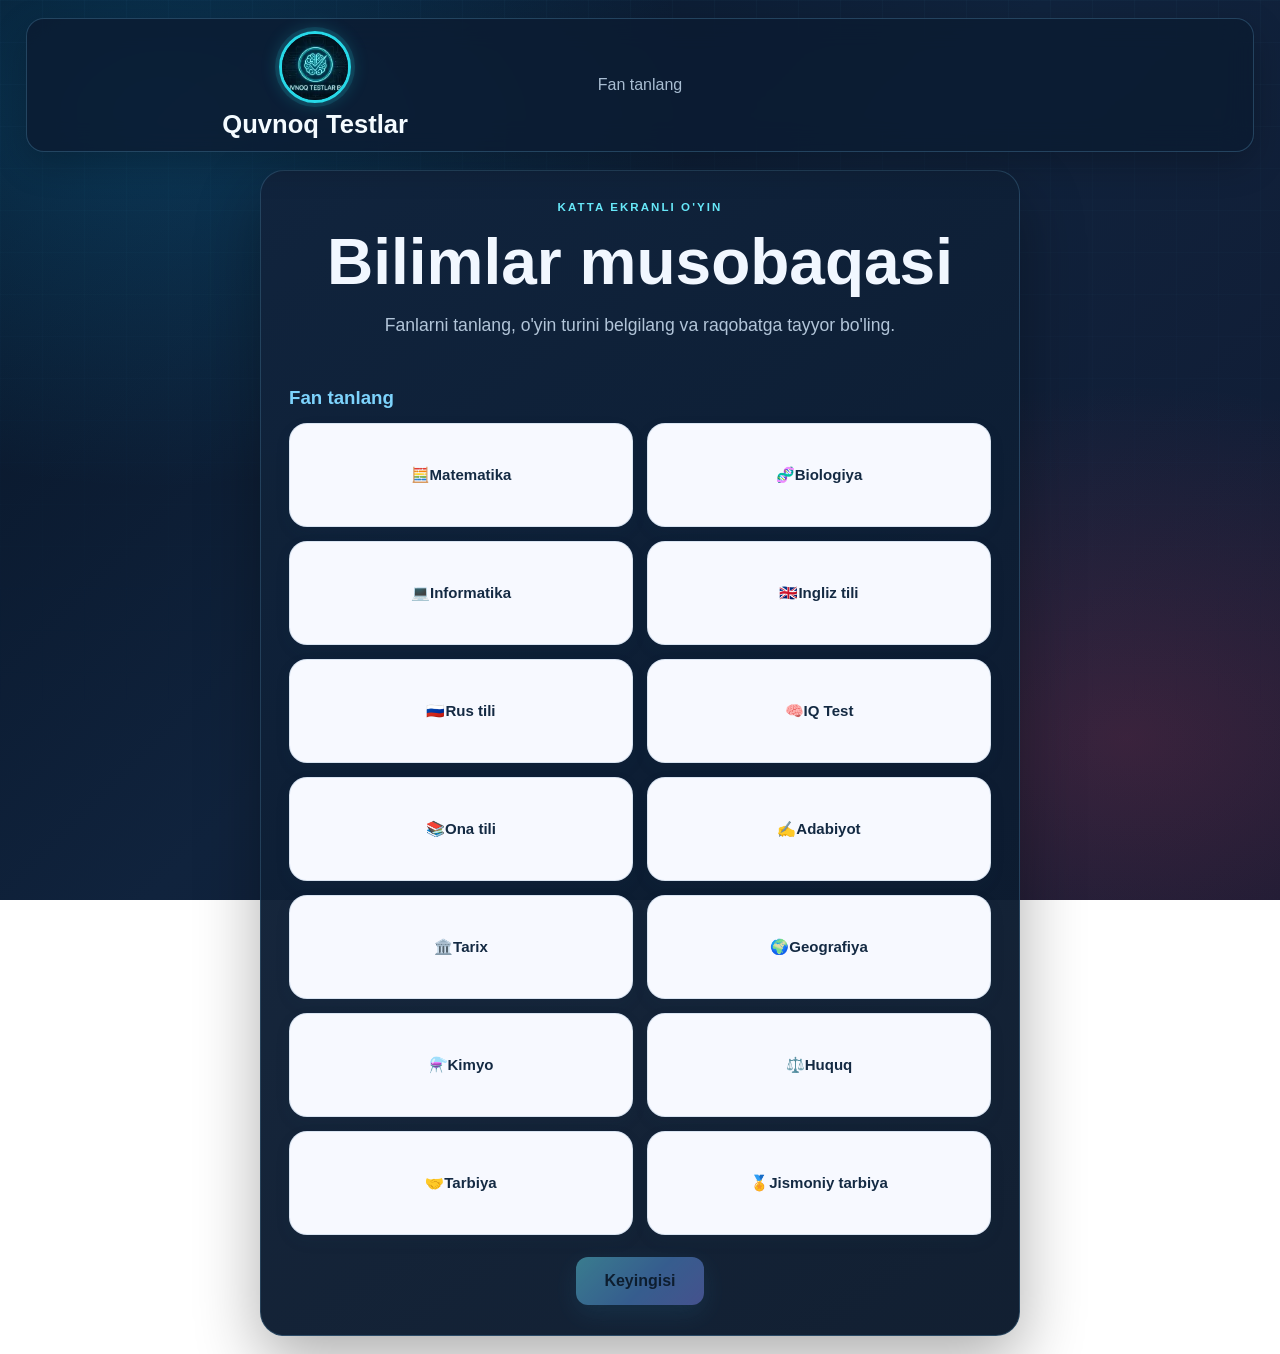
==== commit 91e73562: "Refresh subject sticker styles" ====
--- a/index.html
+++ b/index.html
@@ -5,7 +5,7 @@
     <meta name="viewport" content="width=device-width, initial-scale=1.0" />
     <title>Quvnoq Testlar</title>
     <link rel="icon" type="image/webp" href="logo.webp?v=1" />
-    <link rel="stylesheet" href="style.css?v=20261116-selected-blue" />
+    <link rel="stylesheet" href="style.css?v=20261117-subject-stickers" />
   </head>
   <body>
     <div class="app-shell">
--- a/style.css
+++ b/style.css
@@ -734,3 +734,39 @@
   background: linear-gradient(135deg, #1769d2, #0847a6) !important;
   color: #ffffff !important;
 }
+
+
+/* Compact, colorful subject stickers above the subject names. */
+#subjectGrid .subject-choice {
+  min-height: 104px;
+  padding: 12px 10px;
+  display: flex;
+  flex-direction: column;
+  align-items: center;
+  justify-content: center;
+  gap: 7px;
+  background: #f7f9ff;
+}
+#subjectGrid .subject-sticker {
+  display: inline-flex;
+  align-items: center;
+  justify-content: center;
+  width: 38px;
+  height: 38px;
+  border-radius: 12px;
+  font-size: 1.35rem;
+  line-height: 1;
+  background: linear-gradient(135deg, #d9efff, #e9e2ff);
+  box-shadow: 0 2px 7px rgba(40, 80, 150, .12);
+}
+#subjectGrid .subject-choice:nth-child(4n + 1) .subject-sticker { background: #dcecff; }
+#subjectGrid .subject-choice:nth-child(4n + 2) .subject-sticker { background: #dcf7e8; }
+#subjectGrid .subject-choice:nth-child(4n + 3) .subject-sticker { background: #fff0d8; }
+#subjectGrid .subject-choice:nth-child(4n) .subject-sticker { background: #f1e4ff; }
+#subjectGrid .subject-choice > span:last-child {
+  font-size: .94rem;
+  line-height: 1.2;
+}
+#subjectGrid .subject-choice.selected .subject-sticker {
+  background: rgba(255,255,255,.2) !important;
+}
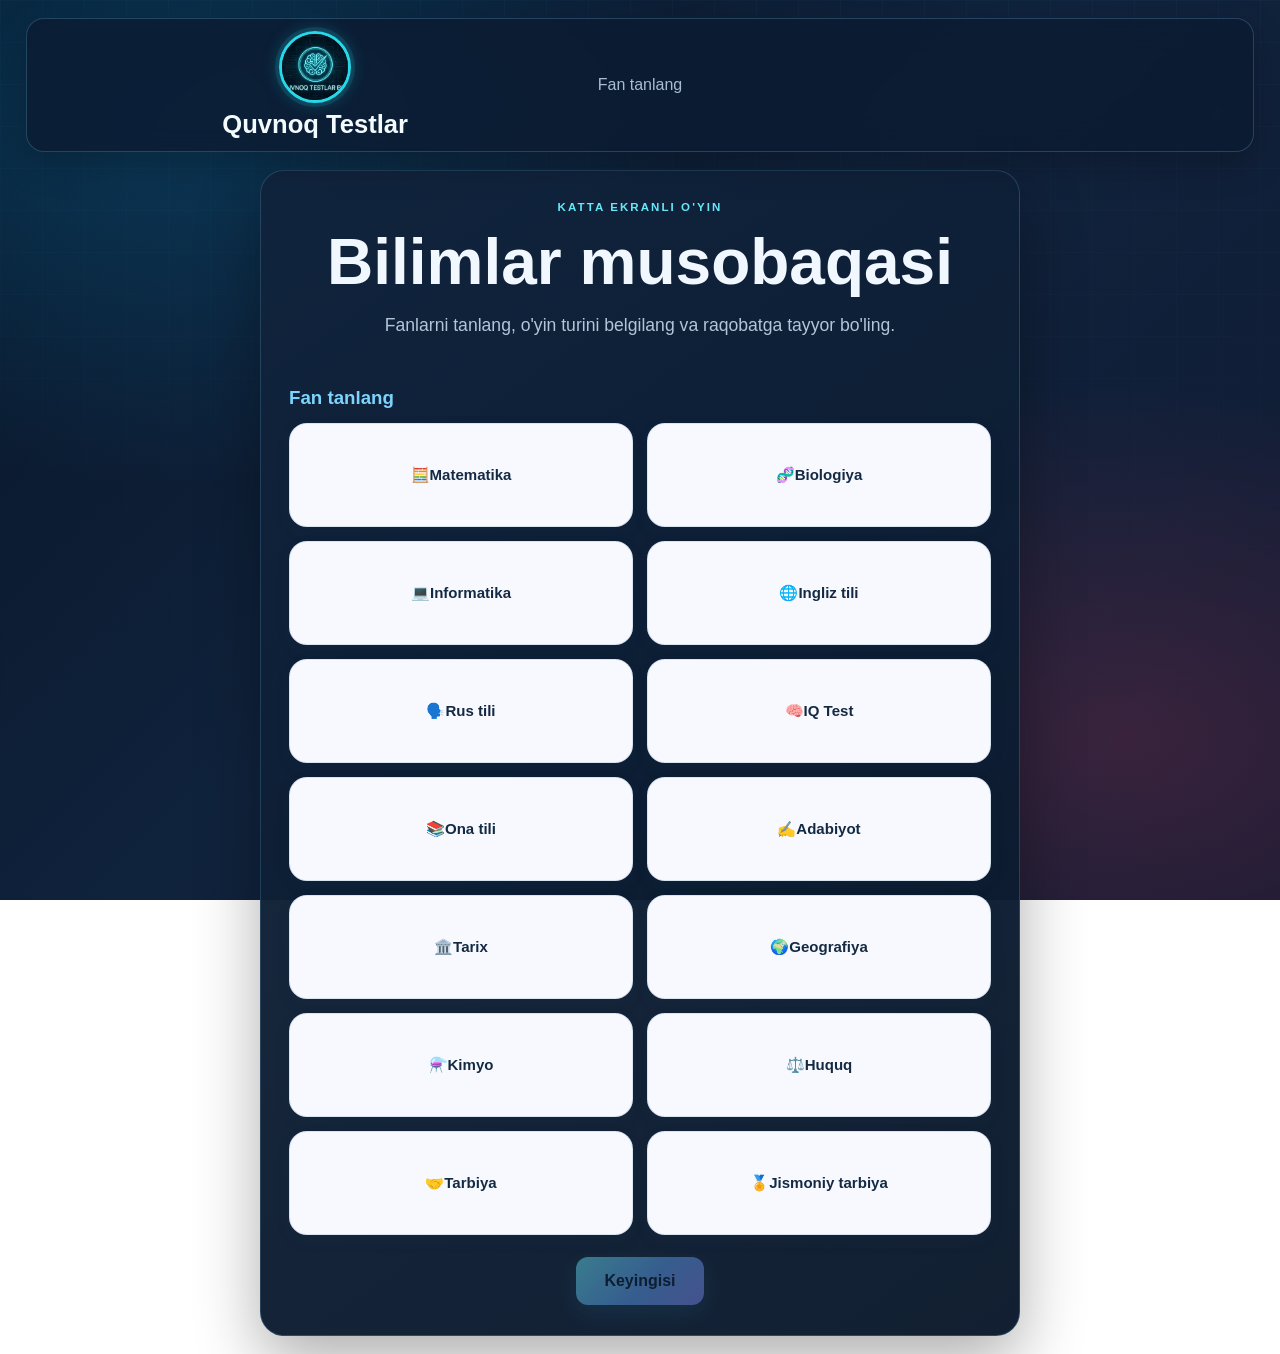
==== commit edb92595: "Replace flag stickers that render as RU and GB text" ====
--- a/index.html
+++ b/index.html
@@ -25,8 +25,8 @@
                 <button class="choice-btn subject-choice" data-subject="matematika"><span class="subject-sticker" aria-hidden="true">🧮</span><span>Matematika</span></button>
                 <button class="choice-btn subject-choice" data-subject="biologiya"><span class="subject-sticker" aria-hidden="true">🧬</span><span>Biologiya</span></button>
                 <button class="choice-btn subject-choice" data-subject="informatika"><span class="subject-sticker" aria-hidden="true">💻</span><span>Informatika</span></button>
-                <button class="choice-btn subject-choice" data-subject="english"><span class="subject-sticker" aria-hidden="true">🇬🇧</span><span>Ingliz tili</span></button>
-                <button class="choice-btn subject-choice" data-subject="russian"><span class="subject-sticker" aria-hidden="true">🇷🇺</span><span>Rus tili</span></button>
+                <button class="choice-btn subject-choice" data-subject="english"><span class="subject-sticker" aria-hidden="true">🌐</span><span>Ingliz tili</span></button>
+                <button class="choice-btn subject-choice" data-subject="russian"><span class="subject-sticker" aria-hidden="true">🗣️</span><span>Rus tili</span></button>
                 <button class="choice-btn subject-choice" data-subject="iq"><span class="subject-sticker" aria-hidden="true">🧠</span><span>IQ Test</span></button>
                 <button class="choice-btn subject-choice" data-subject="ona_tili"><span class="subject-sticker" aria-hidden="true">📚</span><span>Ona tili</span></button>
                 <button class="choice-btn subject-choice" data-subject="adabiyot"><span class="subject-sticker" aria-hidden="true">✍️</span><span>Adabiyot</span></button>
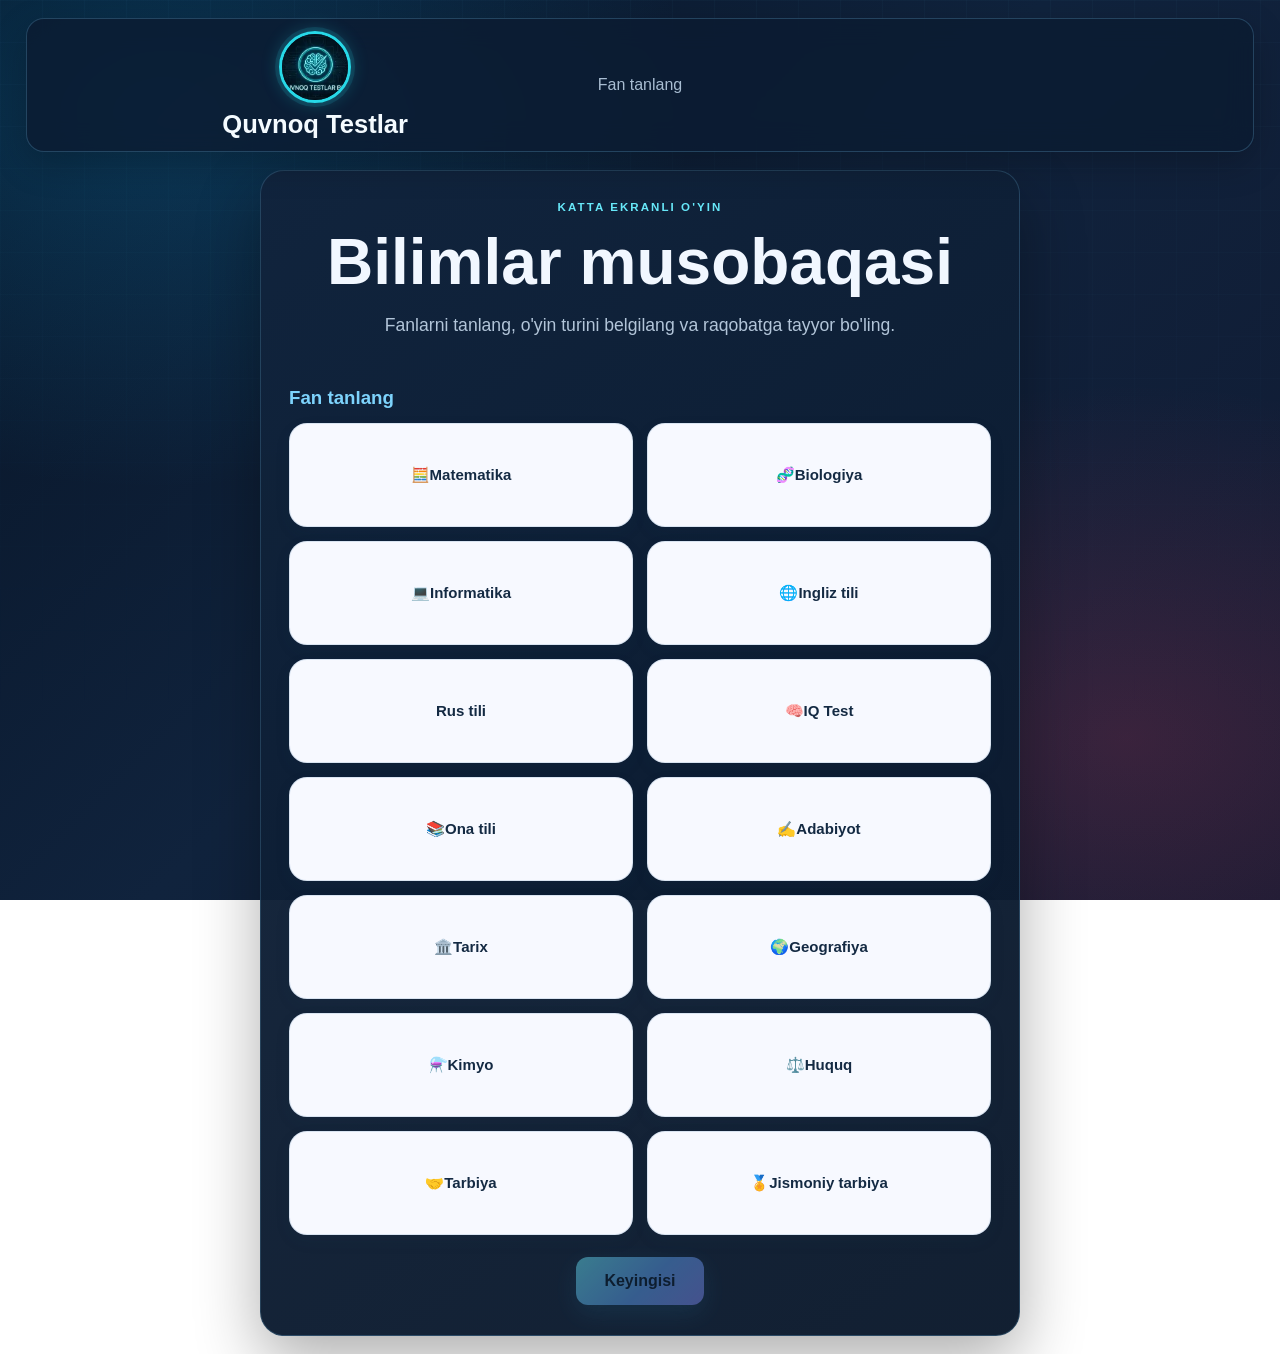
==== commit 6212a3b0: "Show Russian flag sticker for Russian language" ====
--- a/index.html
+++ b/index.html
@@ -26,7 +26,7 @@
                 <button class="choice-btn subject-choice" data-subject="biologiya"><span class="subject-sticker" aria-hidden="true">🧬</span><span>Biologiya</span></button>
                 <button class="choice-btn subject-choice" data-subject="informatika"><span class="subject-sticker" aria-hidden="true">💻</span><span>Informatika</span></button>
                 <button class="choice-btn subject-choice" data-subject="english"><span class="subject-sticker" aria-hidden="true">🌐</span><span>Ingliz tili</span></button>
-                <button class="choice-btn subject-choice" data-subject="russian"><span class="subject-sticker" aria-hidden="true">🗣️</span><span>Rus tili</span></button>
+                <button class="choice-btn subject-choice" data-subject="russian"><span class="subject-sticker flag-ru" aria-label="Rossiya bayrog‘i"><span></span><span></span><span></span></span><span>Rus tili</span></button>
                 <button class="choice-btn subject-choice" data-subject="iq"><span class="subject-sticker" aria-hidden="true">🧠</span><span>IQ Test</span></button>
                 <button class="choice-btn subject-choice" data-subject="ona_tili"><span class="subject-sticker" aria-hidden="true">📚</span><span>Ona tili</span></button>
                 <button class="choice-btn subject-choice" data-subject="adabiyot"><span class="subject-sticker" aria-hidden="true">✍️</span><span>Adabiyot</span></button>
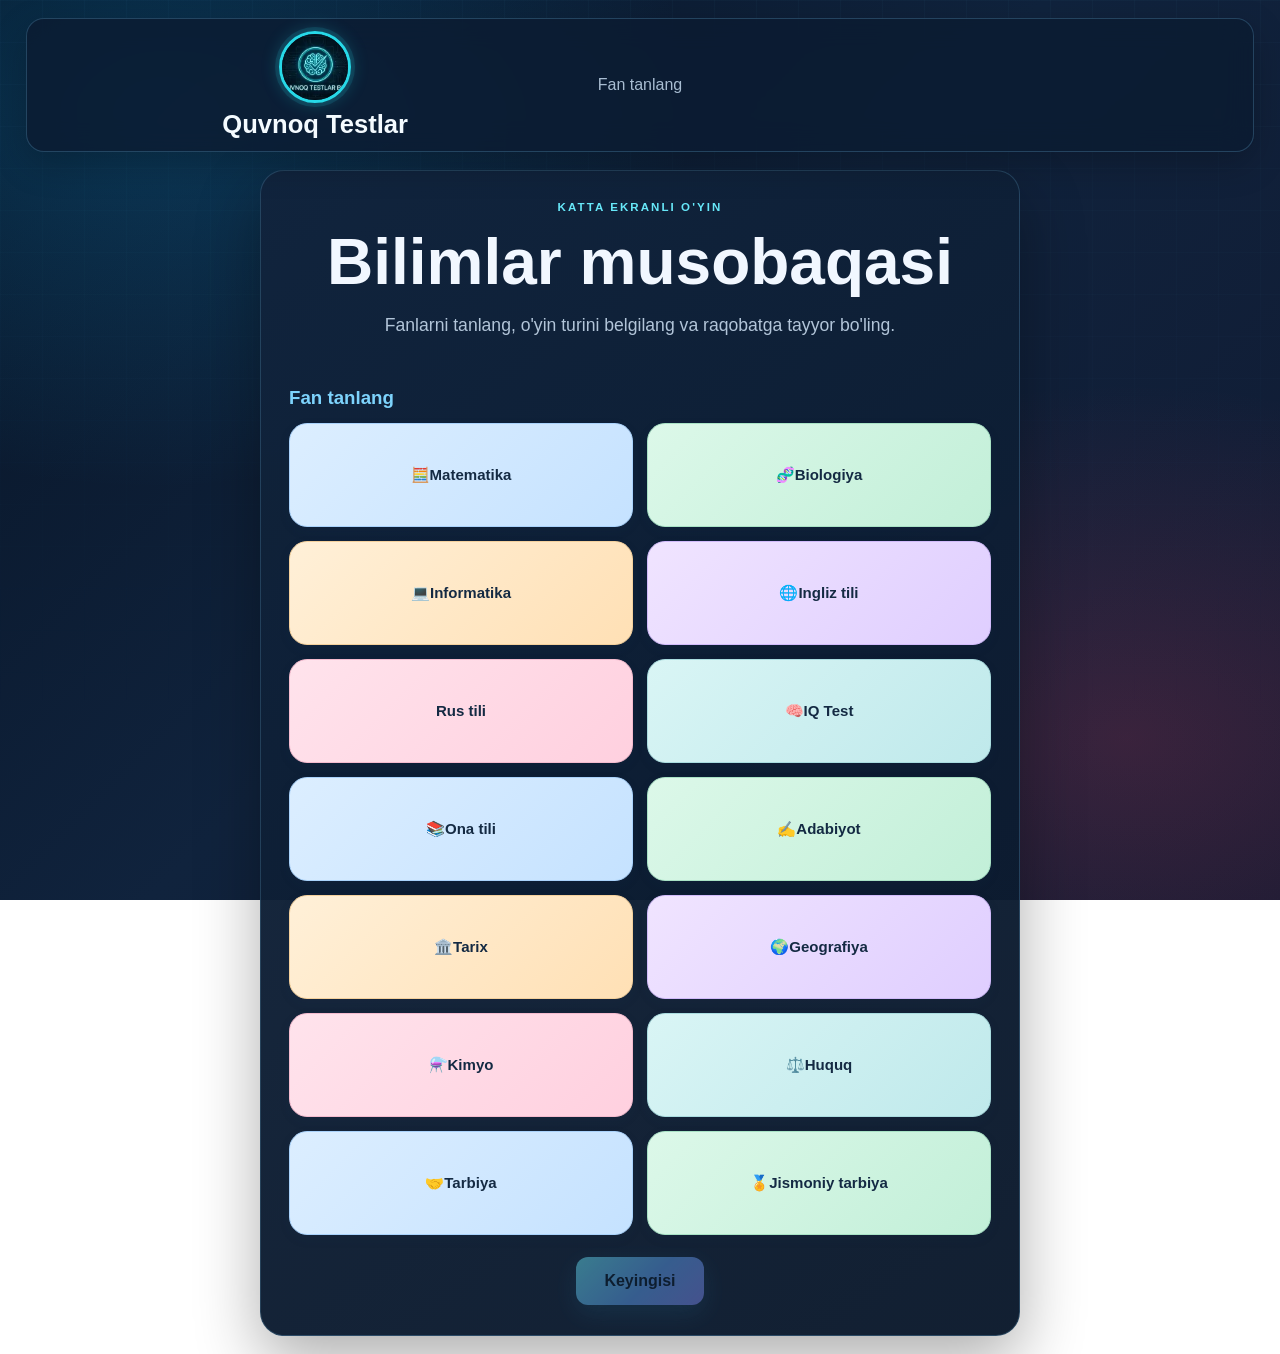
==== commit 08b1596e: "Refresh colorful subject tile styles" ====
--- a/index.html
+++ b/index.html
@@ -5,7 +5,7 @@
     <meta name="viewport" content="width=device-width, initial-scale=1.0" />
     <title>Quvnoq Testlar</title>
     <link rel="icon" type="image/webp" href="logo.webp?v=1" />
-    <link rel="stylesheet" href="style.css?v=20261117-subject-stickers" />
+    <link rel="stylesheet" href="style.css?v=20261117-subject-tile-colors" />
   </head>
   <body>
     <div class="app-shell">
--- a/style.css
+++ b/style.css
@@ -770,3 +770,45 @@
 #subjectGrid .subject-choice.selected .subject-sticker {
   background: rgba(255,255,255,.2) !important;
 }
+
+
+/* Russian tricolor flag sticker, drawn with CSS for consistent display. */
+#subjectGrid .subject-sticker.flag-ru {
+  display: flex;
+  flex-direction: column;
+  overflow: hidden;
+  gap: 0;
+  padding: 0;
+  border-radius: 50%;
+  border: 1px solid rgba(20, 35, 60, .14);
+  background: #fff;
+}
+#subjectGrid .subject-sticker.flag-ru span {
+  display: block;
+  width: 100%;
+  height: 33.333%;
+  flex: 1 1 33.333%;
+}
+#subjectGrid .subject-sticker.flag-ru span:nth-child(1) { background: #fff; }
+#subjectGrid .subject-sticker.flag-ru span:nth-child(2) { background: #0039a6; }
+#subjectGrid .subject-sticker.flag-ru span:nth-child(3) { background: #d52b1e; }
+
+
+/* Give each subject tile itself a soft colorful background. */
+#subjectGrid .subject-choice {
+  border: 1px solid transparent;
+  color: #17324d;
+  box-shadow: 0 4px 12px rgba(30, 55, 90, .08);
+}
+#subjectGrid .subject-choice:nth-child(6n + 1) { background: linear-gradient(135deg, #dceeff, #c5e2ff); border-color: #a9d2fb; }
+#subjectGrid .subject-choice:nth-child(6n + 2) { background: linear-gradient(135deg, #dcf8e9, #c2efd8); border-color: #a8e2c5; }
+#subjectGrid .subject-choice:nth-child(6n + 3) { background: linear-gradient(135deg, #fff0d8, #ffe0b5); border-color: #f4d09c; }
+#subjectGrid .subject-choice:nth-child(6n + 4) { background: linear-gradient(135deg, #f0e4ff, #dfceff); border-color: #d1bafa; }
+#subjectGrid .subject-choice:nth-child(6n + 5) { background: linear-gradient(135deg, #ffe3ec, #ffd0df); border-color: #f4bbce; }
+#subjectGrid .subject-choice:nth-child(6n) { background: linear-gradient(135deg, #d9f5f5, #bfe9eb); border-color: #a9dcdf; }
+#subjectGrid .subject-choice.selected {
+  background: linear-gradient(135deg, #1769d2, #0847a6) !important;
+  border: 2px solid #06377f !important;
+  color: #fff !important;
+  box-shadow: 0 0 0 3px rgba(23, 105, 210, .2), 0 8px 22px rgba(8, 71, 166, .25) !important;
+}
